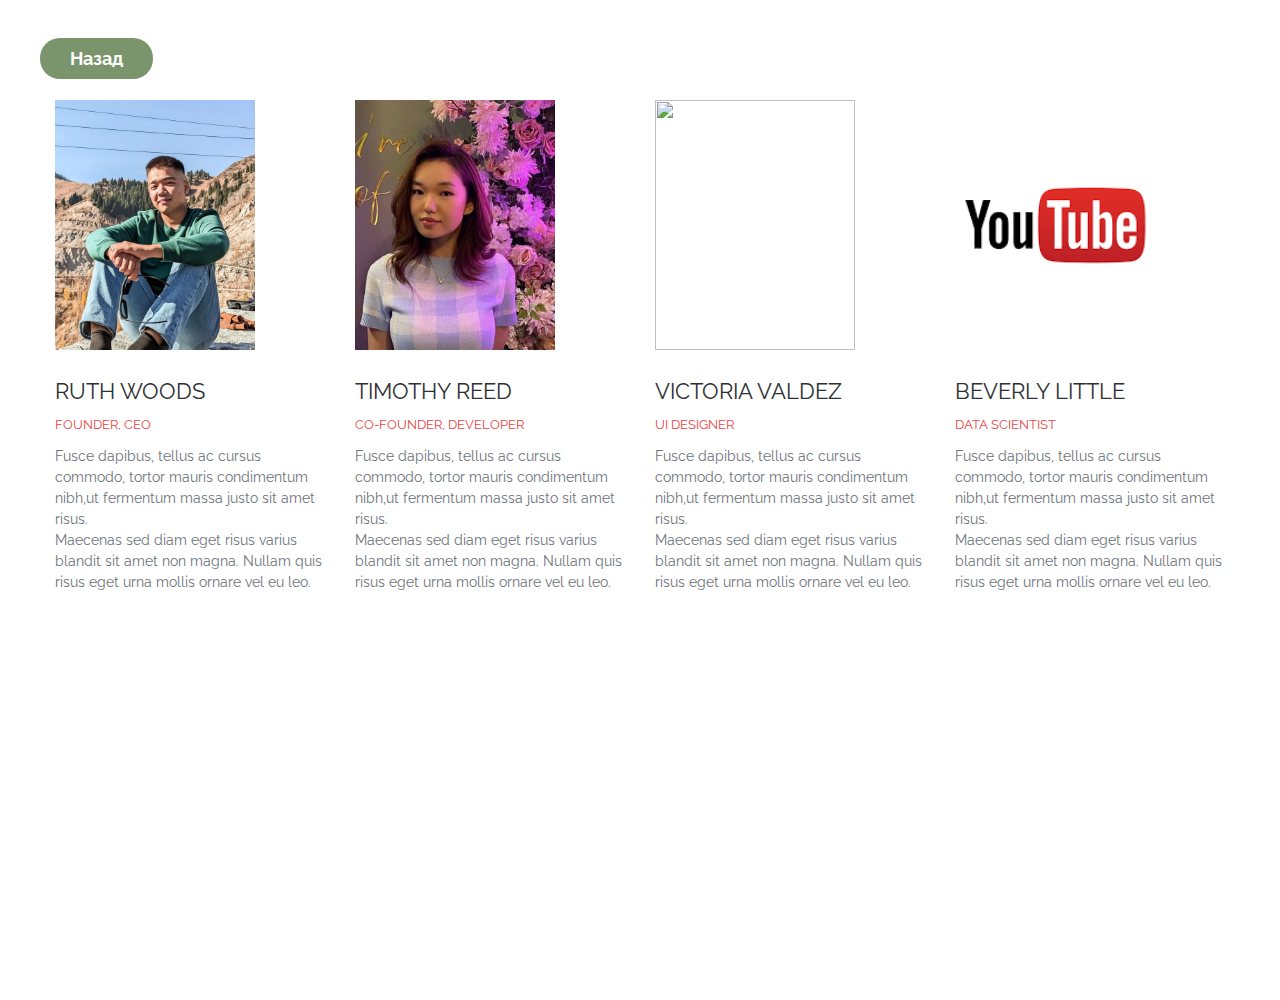
==== about.html @ 955c32f4 "2ndPageAndMainCss" ====
<!DOCTYPE html>
<html lang="en">
<head>
	<meta charset="UTF-8">
	<meta name="viewport" content="width=device-width, initial-scale=1.0">
	<link rel="stylesheet" href="about-files/style.css">
	<title>Document</title>
</head>
<body>
	
			<!-- ABOUT -->
	<div class="about" id="team">
		<div class="container">
			<div class="back__row">
				<div class="back__item">
					<a href="#" class="back__link" onclick="history.back();return false;">Назад</a>
				</div>
			</div>
			<div class="about__row">

				<div class="about__item">
					<div class="about__Img"><img src="about-files/about/1.jpg" alt="" class="about__image"></div>
						<div class="about__title">Ruth Woods</div>
						<div class="about__subtitle">Founder, CEO</div>	
						<div class="about__Text">
							<p>Fusce dapibus, tellus ac cursus commodo, tortor mauris condimentum nibh,ut fermentum  massa justo sit amet risus. </p>
						    <p>Maecenas sed diam eget risus varius blandit sit amet non magna. Nullam quis risus eget urna mollis ornare vel eu leo.</p>
						</div>
					
				</div> 
				<div class="about__item">
					<div class="about__Img"><img src="about-files/about/2.jpg" alt="" class="about__image"></div>
						<div class="about__title">Timothy Reed</div>
						<div class="about__subtitle">Co-Founder, Developer</div>	
						<div class="about__Text"><p>Fusce dapibus, tellus ac cursus commodo, tortor mauris condimentum nibh,ut fermentum  massa justo sit amet risus. </p>
														<p>Maecenas sed diam eget risus varius blandit sit amet non magna. Nullam quis risus eget urna mollis ornare vel eu leo.</p></div>
						
				</div>
					<div class="about__item">
					<div class="about__Img"><img src="about-files/about/3.jpg" alt="" class="about__image"></div>
						<div class="about__title">Victoria Valdez</div>
						<div class="about__subtitle">UI Designer</div>	
						<div class="about__Text"><p>Fusce dapibus, tellus ac cursus commodo, tortor mauris condimentum nibh,ut fermentum  massa justo sit amet risus. </p>
											     <p>Maecenas sed diam eget risus varius blandit sit amet non magna. Nullam quis risus eget urna mollis ornare vel eu leo.</p>
						</div>
					
				</div>  
					<div class="about__item">
					<div class="about__Img"><img src="about-files/about/4.png" alt="" class="about__image"></div>
						<div class="about__title">Beverly Little</div>
						<div class="about__subtitle">Data Scientist</div>	
						<div class="about__Text"><p>Fusce dapibus, tellus ac cursus commodo, tortor mauris condimentum nibh,ut fermentum  massa justo sit amet risus. </p>
														<p>Maecenas sed diam eget risus varius blandit sit amet non magna. Nullam quis risus eget urna mollis ornare vel eu leo.</p></div>
						
						</div>
				</div>    

			</div>
		</div>
	</div>
	<!-- ABOUT -->


</body>
</html>
---- about-files/style.css ----
@charset "UTF-8";
/*Обнуление*/
@import url("https://fonts.googleapis.com/css2?family=Cardo:ital@1&family=Open+Sans:ital,wght@0,700;1,400&family=Raleway:wght@400;600;700&display=swap");
* {
  padding: 0;
  margin: 0;
  border: 0;
}


/*  active practice
  */

*, *:before, *:after {
  box-sizing: border-box;
}

:focus, :active {
  outline: none;
}

a:focus, a:active {
  outline: none;
}

nav, footer, header, aside {
  display: block;
}

html, body {
  height: 100%;
  width: 100%;
  font-size: 100%;
  line-height: 1;
  font-size: 14px;
  -ms-text-size-adjust: 100%;
  -moz-text-size-adjust: 100%;
  -webkit-text-size-adjust: 100%;
}

input, button, textarea {
  font-family: inherit;
}

input::-ms-clear {
  display: none;
}

button {
  cursor: pointer;
}

button::-moz-focus-inner {
  padding: 0;
  border: 0;
}

a, a:visited {
  text-decoration: none;
}

a:hover {
  text-decoration: none;
}

ul li {
  list-style: none;
}

img {
  vertical-align: top;
}

h1, h2, h3, h4, h5, h6 {
  font-size: inherit;
  font-weight: 400;
}

/*--------------------*/



body {
  font-family: "Raleway", sans-serif;
  color: #6c7279;
  background-color: #fff;
  -webkit-font-smoothing: antialiased;
}
.social{
  display: none;
}
.container {
  width: 100%;
  max-width: 1170px;
  margin: 0 auto;
}
.about{
  overflow: hidden;
}

.button {
  text-align: center;
  font-weight: 600;
  font-family: inherit;
  font-size: 13px;
  line-height: 1.62;
  color: #fff;
  display: inline-block;
  vertical-align: top;
  padding: 12px 50px;
  border-radius: 2px;
  transition: background 0.1s linear;
}

.btn-red {
  background-color: #e84545;
}

.btn-red:hover {
  background-color: #dd3434;
}

.container {
  padding: 0 15px;
  max-width: 1200px;
}


/*futures*/

.futures {
  display: flex;
  margin: 70px 0;
  flex-wrap: wrap;
}
.futures__item {
  flex: 0 1 33.33333%;
  text-align: center;
  padding: 0 40px;
  margin: 25px 0;
}
.futures__title {
  font-weight: 700;
  color: #2d3033;
  margin-bottom: 25px;
}
.futures__Text {
  line-height: 1.5;
  font-size: 14px;
}
.futures__icon {
  margin-bottom: 20px;
}

/*futeres*/
/*works*/
.works {
  display: flex;
  flex-wrap: wrap;
}
.works__Item {
  width: 25%;
  position: relative;
  overflow: hidden;
  height: 350px;
  border: 1px solid rgba(255, 255, 255, 0.9);
}
.works__content {
  opacity: 0;
  display: flex;
  flex-direction: column;
  justify-content: center;
  align-items: center;
  position: absolute;
  transition: opacity 0.2s linear;
  top: 0;
  left: 0;
  z-index: 2;
  width: 100%;
  height: 100%;
  background-color: rgba(232, 69, 69, 0.9);
  cursor: pointer;
}
.works__content:hover {
  opacity: 1;
}
.works__title {
  font-weight: bold;
  margin-bottom: 12px;
  color: #fff;
  text-transform: uppercase;
}
.works__text {
  color: #fff;
}
.works__img {
  min-width: 100%;
  position: absolute;
  top: 50%;
  left: 50%;
  z-index: 1;
  transform: translate3d(-50%, -50%, 0);
}


/*works*/

/*about*/
.about {
  margin: 100px 0 70px;
}
.about__row {
  display: flex;
  flex-wrap: wrap;
  margin: 0 -15px;
}
.about__item {
  width: 25%;
  padding: 0 15px;
  margin-bottom: 30px;
}
.about__image {
  display: block;
  width: 200px;
  height: 250px;
  object-fit: cover;
  margin-bottom: 30px;
}
.about__Img{
}
.about__item:hover{
  transform: translate3d(0px, 30px, 0px);

}
.about__item  {
    transition:all .7s ease;

}
.about__title {
  text-transform: uppercase;
  font-size: 22px;
  color: #2d3033;
  margin-bottom: 16px;
}
.about__subtitle {
  text-transform: uppercase;
  font-size: 13px;
  color: #e84545;
  margin-bottom: 15px;
}
.about__Text {
  line-height: 1.5;
  font-size: 14px;
  color: #6c7279;
  margin-bottom: 24px;
}
/*social=============*/

.button {
  text-transform: uppercase;
}

.btn--long {
  background-color: #e84545;
  min-width: 295px;
  margin-right: 1px;

}


span {
  color: #fff;
}
/*burger*/
.burger{
  display: none;
  cursor: pointer;
  padding: 9px 2px;
  background: none;
  border:0;
}
.burger__item{
  display: block;
  width: 30px;
  height: 3px;
  background-color: #fff;
  font-size: 0px;
  color: transparent;
  position: relative;
}
.burger__item:before,
.burger__item:after{
content: "";
width: 100%;
height: 100%;
position: absolute;
left: 0;
z-index: 1;
background-color: #fff;
cursor: pointer;
}
.burger__item:before{
  top:-8px;
}
.burger__item:after{
  bottom: -8px;
}
/*MEDIA=============================================================================*/



@media (max-width:991px) {


 


/*ABOUT*/


.about__item{
  width: 50%;
  text-align: center;
}
.about__image{
  margin-left: auto;
  margin-right: auto;
}





.social{
  justify-content: center;
}


}

@media (max-width: 928px) {
     /*WOrks*/
  .works__Item{
  width: 50%; 
  }
/*futures*/
.futures{
  margin:50px 0;
}

}

@media (max-width: 767px) {

  .futures{
    margin:30px 0;
  }
  .futures__item{
    flex:0 1 100%;
    padding-right: 0;
    padding-left: 0;
  }
  .works__Item{
    height: 250px;
    width: 100%
  }



/*ABOUT*/
.about__item{
  width: 100%;
}
.about{
  margin: 50px 0 30px;
}

}


.back__row{
  display: flex;
  justify-content: left;
  padding: 50px 0 0 40px;
  position: fixed;
  top: 0;
  left: 0;
  z-index: 999;
}
.back__item{
  

}
.back__link{
    background-color: #7a956b;
    padding: 10px 30px;
    font-size: 18px;
    font-weight: bold;
    border-radius: 20px;
    color: #fff;
    transition: .5s ease 0s;
    position: relative;
    top: 0;
}
.back__link:hover{
  background-color: #000;
}
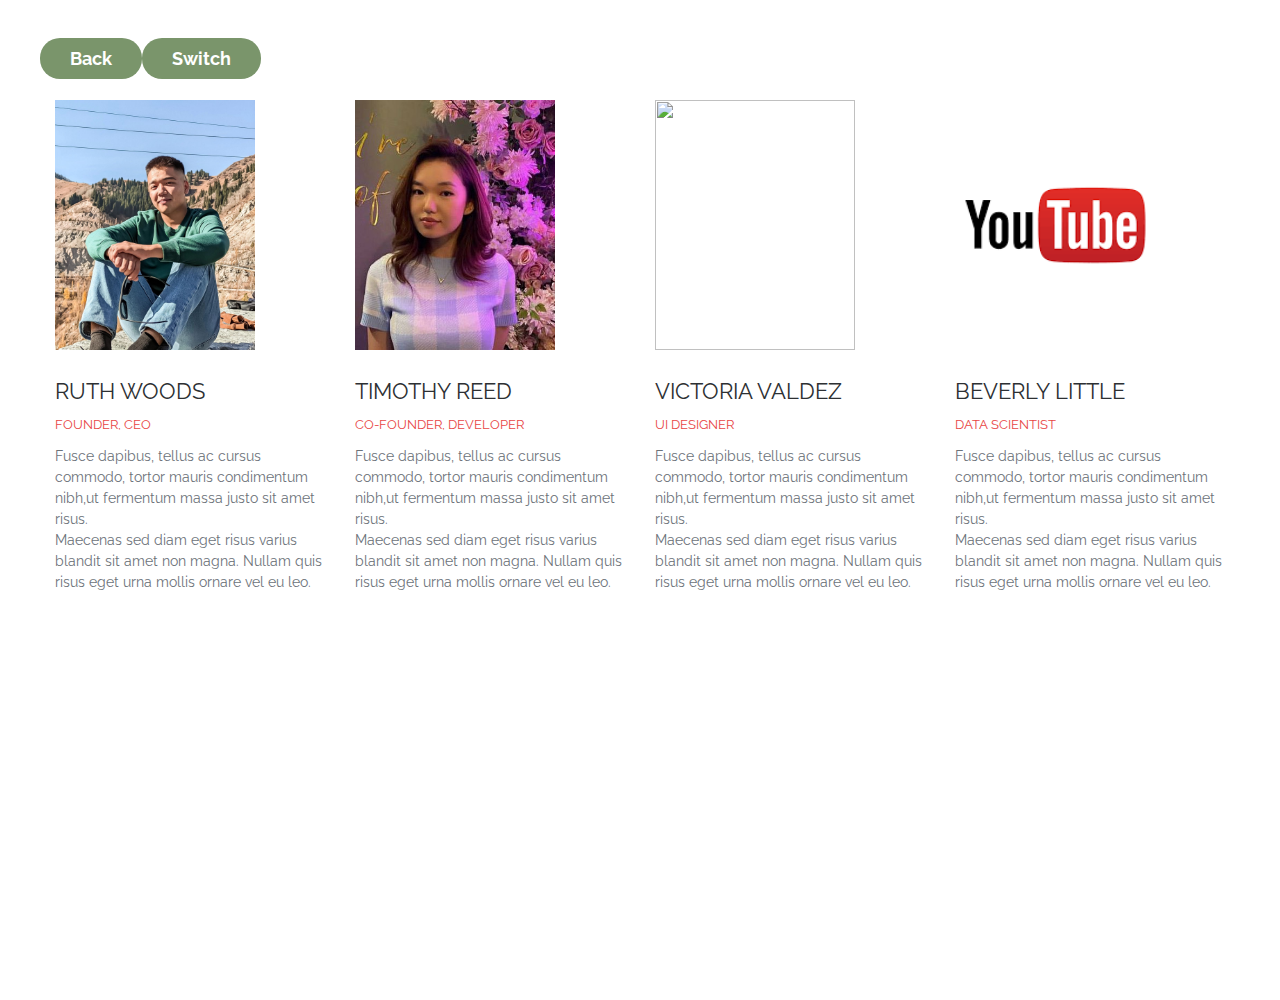
==== commit fc27f27c: "com" ====
--- a/about.html
+++ b/about.html
@@ -4,7 +4,7 @@
 	<meta charset="UTF-8">
 	<meta name="viewport" content="width=device-width, initial-scale=1.0">
 	<link rel="stylesheet" href="about-files/style.css">
-	<title>Document</title>
+	<title>About</title>
 </head>
 <body>
 	
@@ -13,7 +13,10 @@
 		<div class="container">
 			<div class="back__row">
 				<div class="back__item">
-					<a href="#" class="back__link" onclick="history.back();return false;">Назад</a>
+					<a href="#" class="back__link" onclick="history.back();return false;">Back</a>
+				</div>
+				<div class="switch__item">
+					<a href="#" class="back__link back__btn" id="btn">Switch</a>
 				</div>
 			</div>
 			<div class="about__row">
--- a/about-files/style.css
+++ b/about-files/style.css
@@ -194,7 +194,9 @@
   color: #fff;
 }
 .works__img {
-  min-width: 100%;
+  height: 100%;
+  width: 100%;
+  object-fit: cover;
   position: absolute;
   top: 50%;
   left: 50%;
@@ -404,4 +406,4 @@
 }
 .back__link:hover{
   background-color: #000;
-}+}
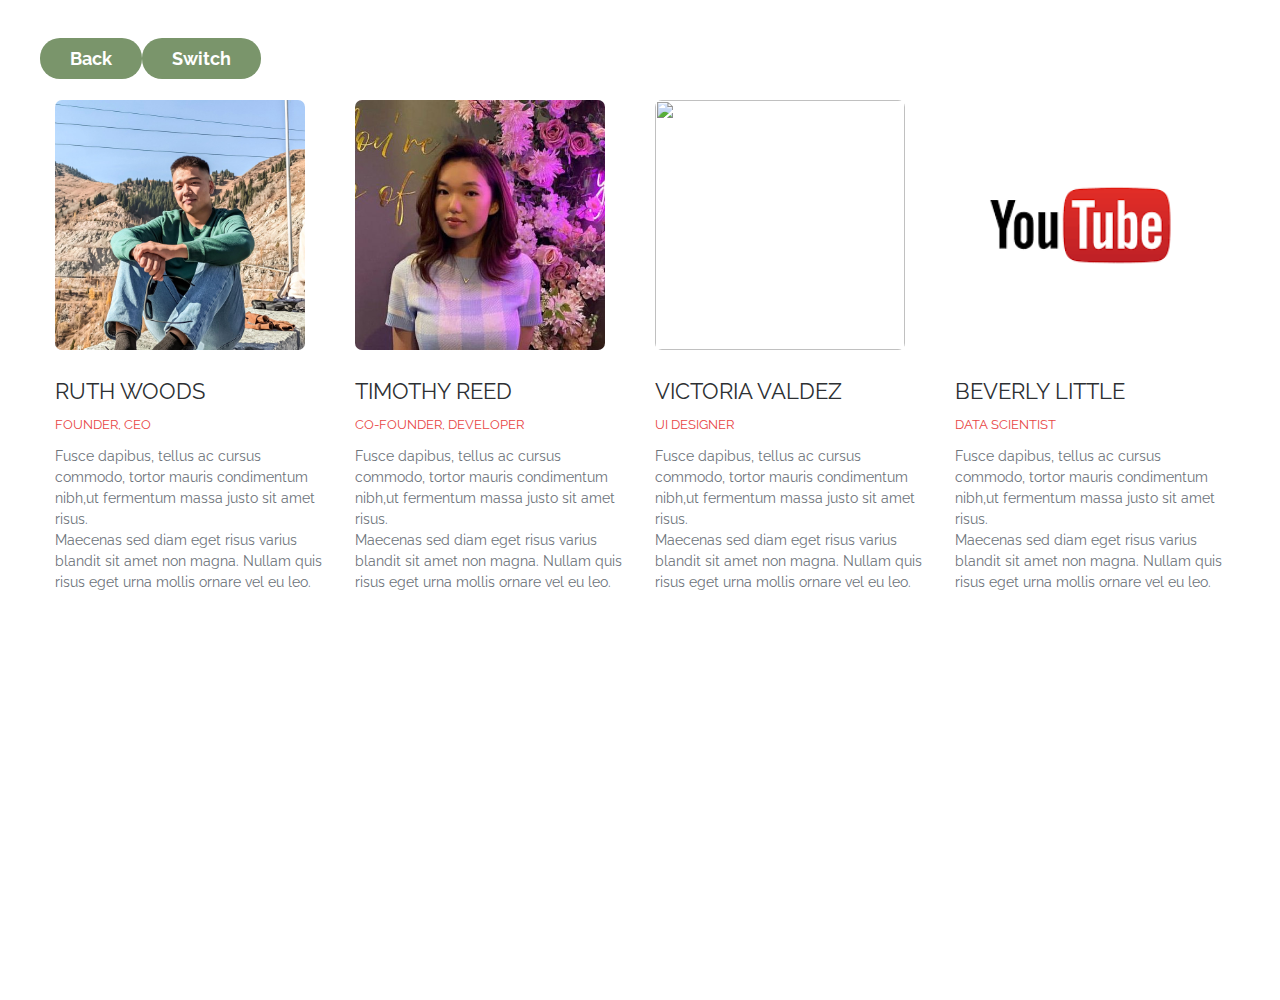
==== commit 5aa34334: "swithc" ====
--- a/about.html
+++ b/about.html
@@ -10,15 +10,16 @@
 	
 			<!-- ABOUT -->
 	<div class="about" id="team">
-		<div class="container">
 			<div class="back__row">
 				<div class="back__item">
 					<a href="#" class="back__link" onclick="history.back();return false;">Back</a>
 				</div>
-				<div class="switch__item">
+				<div class="back__item">
 					<a href="#" class="back__link back__btn" id="btn">Switch</a>
 				</div>
 			</div>
+		<div class="container">
+		
 			<div class="about__row">
 
 				<div class="about__item">
--- a/about-files/style.css
+++ b/about-files/style.css
@@ -8,8 +8,6 @@
 }
 
 
-/*  active practice
-  */
 
 *, *:before, *:after {
   box-sizing: border-box;
@@ -223,10 +221,11 @@
 }
 .about__image {
   display: block;
-  width: 200px;
+  width: 250px;
   height: 250px;
   object-fit: cover;
   margin-bottom: 30px;
+  border-radius: 7px;
 }
 .about__Img{
 }
@@ -382,7 +381,8 @@
 
 .back__row{
   display: flex;
-  justify-content: left;
+  justify-content: space-between;
+  align-items: center;
   padding: 50px 0 0 40px;
   position: fixed;
   top: 0;
@@ -407,3 +407,7 @@
 .back__link:hover{
   background-color: #000;
 }
+body.dark{
+  background-color: #000;
+  color: #fff;
+}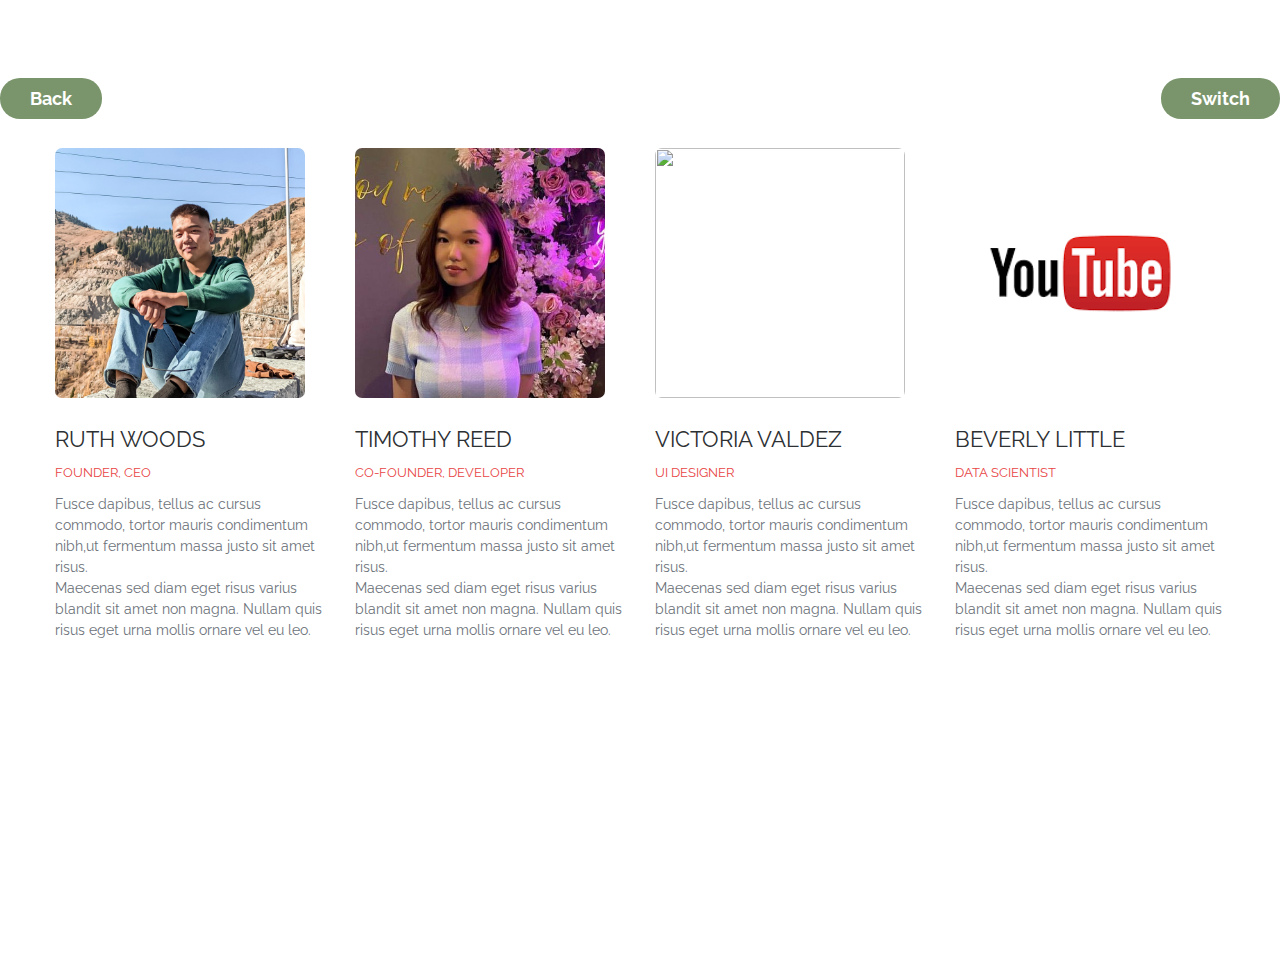
==== commit 9f175dc6: "adwada" ====
--- a/about.html
+++ b/about.html
@@ -64,6 +64,6 @@
 	</div>
 	<!-- ABOUT -->
 
-
+<script src="about-files/workJs/app.js"></script>
 </body>
 </html>--- a/about-files/style.css
+++ b/about-files/style.css
@@ -207,7 +207,7 @@
 
 /*about*/
 .about {
-  margin: 100px 0 70px;
+  margin: 70px 0 70px;
 }
 .about__row {
   display: flex;
@@ -383,10 +383,7 @@
   display: flex;
   justify-content: space-between;
   align-items: center;
-  padding: 50px 0 0 40px;
-  position: fixed;
-  top: 0;
-  left: 0;
+  padding: 20px 0 40px 0;
   z-index: 999;
 }
 .back__item{
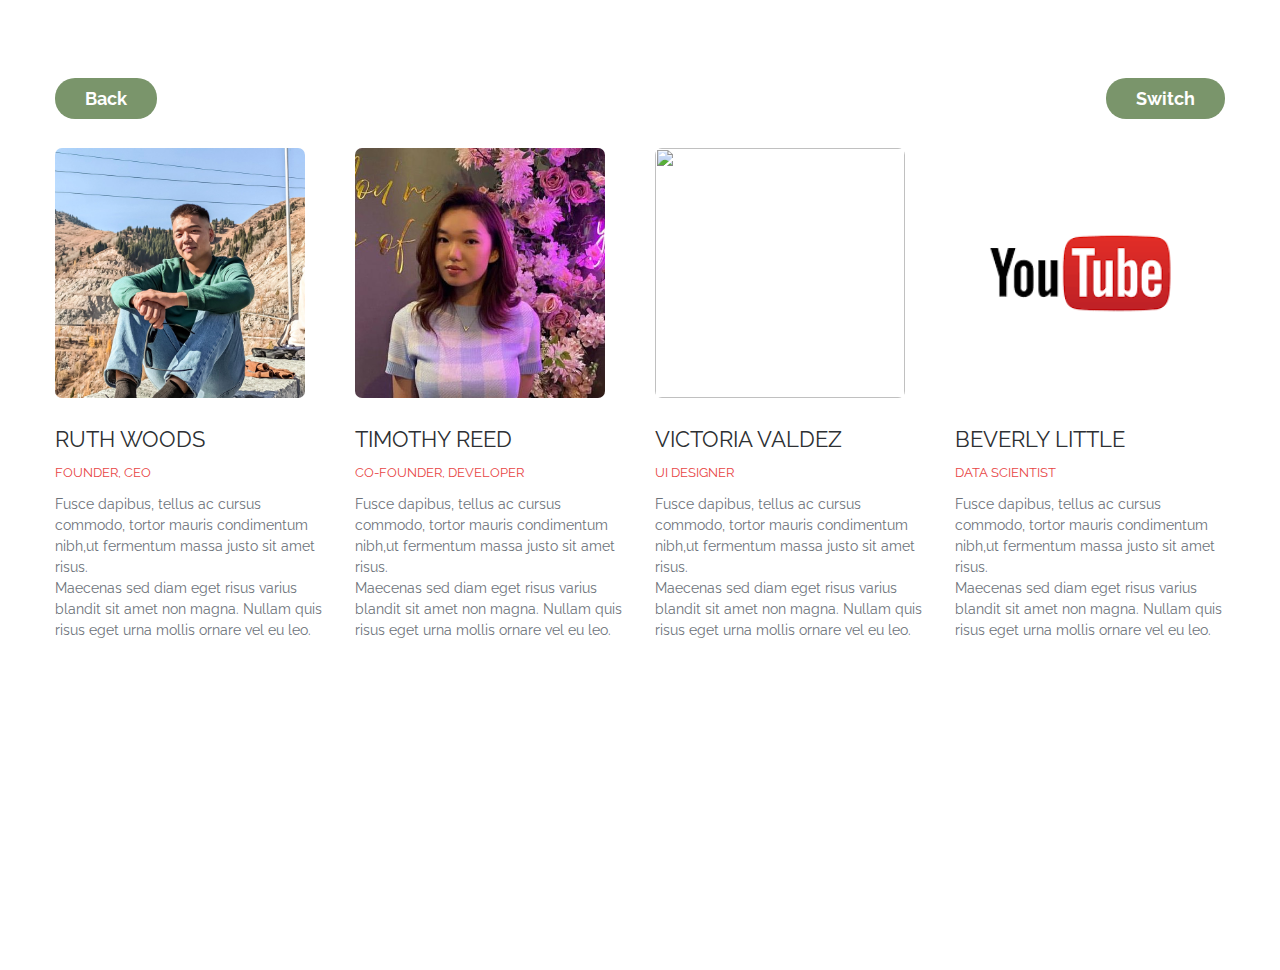
==== commit 66b15361: "container" ====
--- a/about.html
+++ b/about.html
@@ -10,6 +10,8 @@
 	
 			<!-- ABOUT -->
 	<div class="about" id="team">
+			
+		<div class="container">
 			<div class="back__row">
 				<div class="back__item">
 					<a href="#" class="back__link" onclick="history.back();return false;">Back</a>
@@ -18,8 +20,6 @@
 					<a href="#" class="back__link back__btn" id="btn">Switch</a>
 				</div>
 			</div>
-		<div class="container">
-		
 			<div class="about__row">
 
 				<div class="about__item">
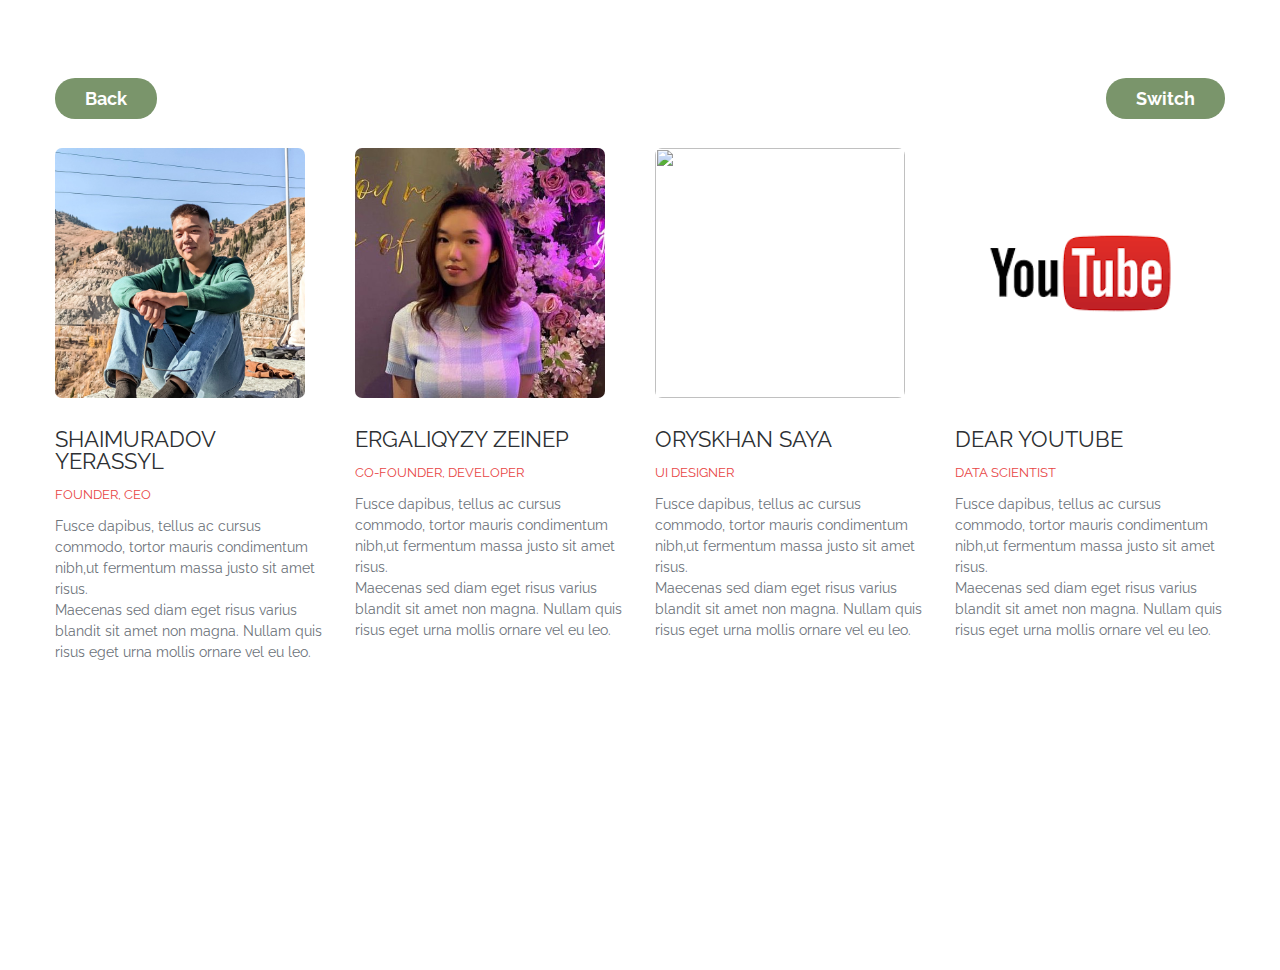
==== commit ab443dbc: "dfad" ====
--- a/about.html
+++ b/about.html
@@ -24,7 +24,7 @@
 
 				<div class="about__item">
 					<div class="about__Img"><img src="about-files/about/1.jpg" alt="" class="about__image"></div>
-						<div class="about__title">Ruth Woods</div>
+						<div class="about__title">Shaimuradov Yerassyl</div>
 						<div class="about__subtitle">Founder, CEO</div>	
 						<div class="about__Text">
 							<p>Fusce dapibus, tellus ac cursus commodo, tortor mauris condimentum nibh,ut fermentum  massa justo sit amet risus. </p>
@@ -34,7 +34,7 @@
 				</div> 
 				<div class="about__item">
 					<div class="about__Img"><img src="about-files/about/2.jpg" alt="" class="about__image"></div>
-						<div class="about__title">Timothy Reed</div>
+						<div class="about__title">Ergaliqyzy Zeinep</div>
 						<div class="about__subtitle">Co-Founder, Developer</div>	
 						<div class="about__Text"><p>Fusce dapibus, tellus ac cursus commodo, tortor mauris condimentum nibh,ut fermentum  massa justo sit amet risus. </p>
 														<p>Maecenas sed diam eget risus varius blandit sit amet non magna. Nullam quis risus eget urna mollis ornare vel eu leo.</p></div>
@@ -42,7 +42,7 @@
 				</div>
 					<div class="about__item">
 					<div class="about__Img"><img src="about-files/about/3.jpg" alt="" class="about__image"></div>
-						<div class="about__title">Victoria Valdez</div>
+						<div class="about__title">Oryskhan Saya</div>
 						<div class="about__subtitle">UI Designer</div>	
 						<div class="about__Text"><p>Fusce dapibus, tellus ac cursus commodo, tortor mauris condimentum nibh,ut fermentum  massa justo sit amet risus. </p>
 											     <p>Maecenas sed diam eget risus varius blandit sit amet non magna. Nullam quis risus eget urna mollis ornare vel eu leo.</p>
@@ -51,7 +51,7 @@
 				</div>  
 					<div class="about__item">
 					<div class="about__Img"><img src="about-files/about/4.png" alt="" class="about__image"></div>
-						<div class="about__title">Beverly Little</div>
+						<div class="about__title">Dear YouTube</div>
 						<div class="about__subtitle">Data Scientist</div>	
 						<div class="about__Text"><p>Fusce dapibus, tellus ac cursus commodo, tortor mauris condimentum nibh,ut fermentum  massa justo sit amet risus. </p>
 														<p>Maecenas sed diam eget risus varius blandit sit amet non magna. Nullam quis risus eget urna mollis ornare vel eu leo.</p></div>
